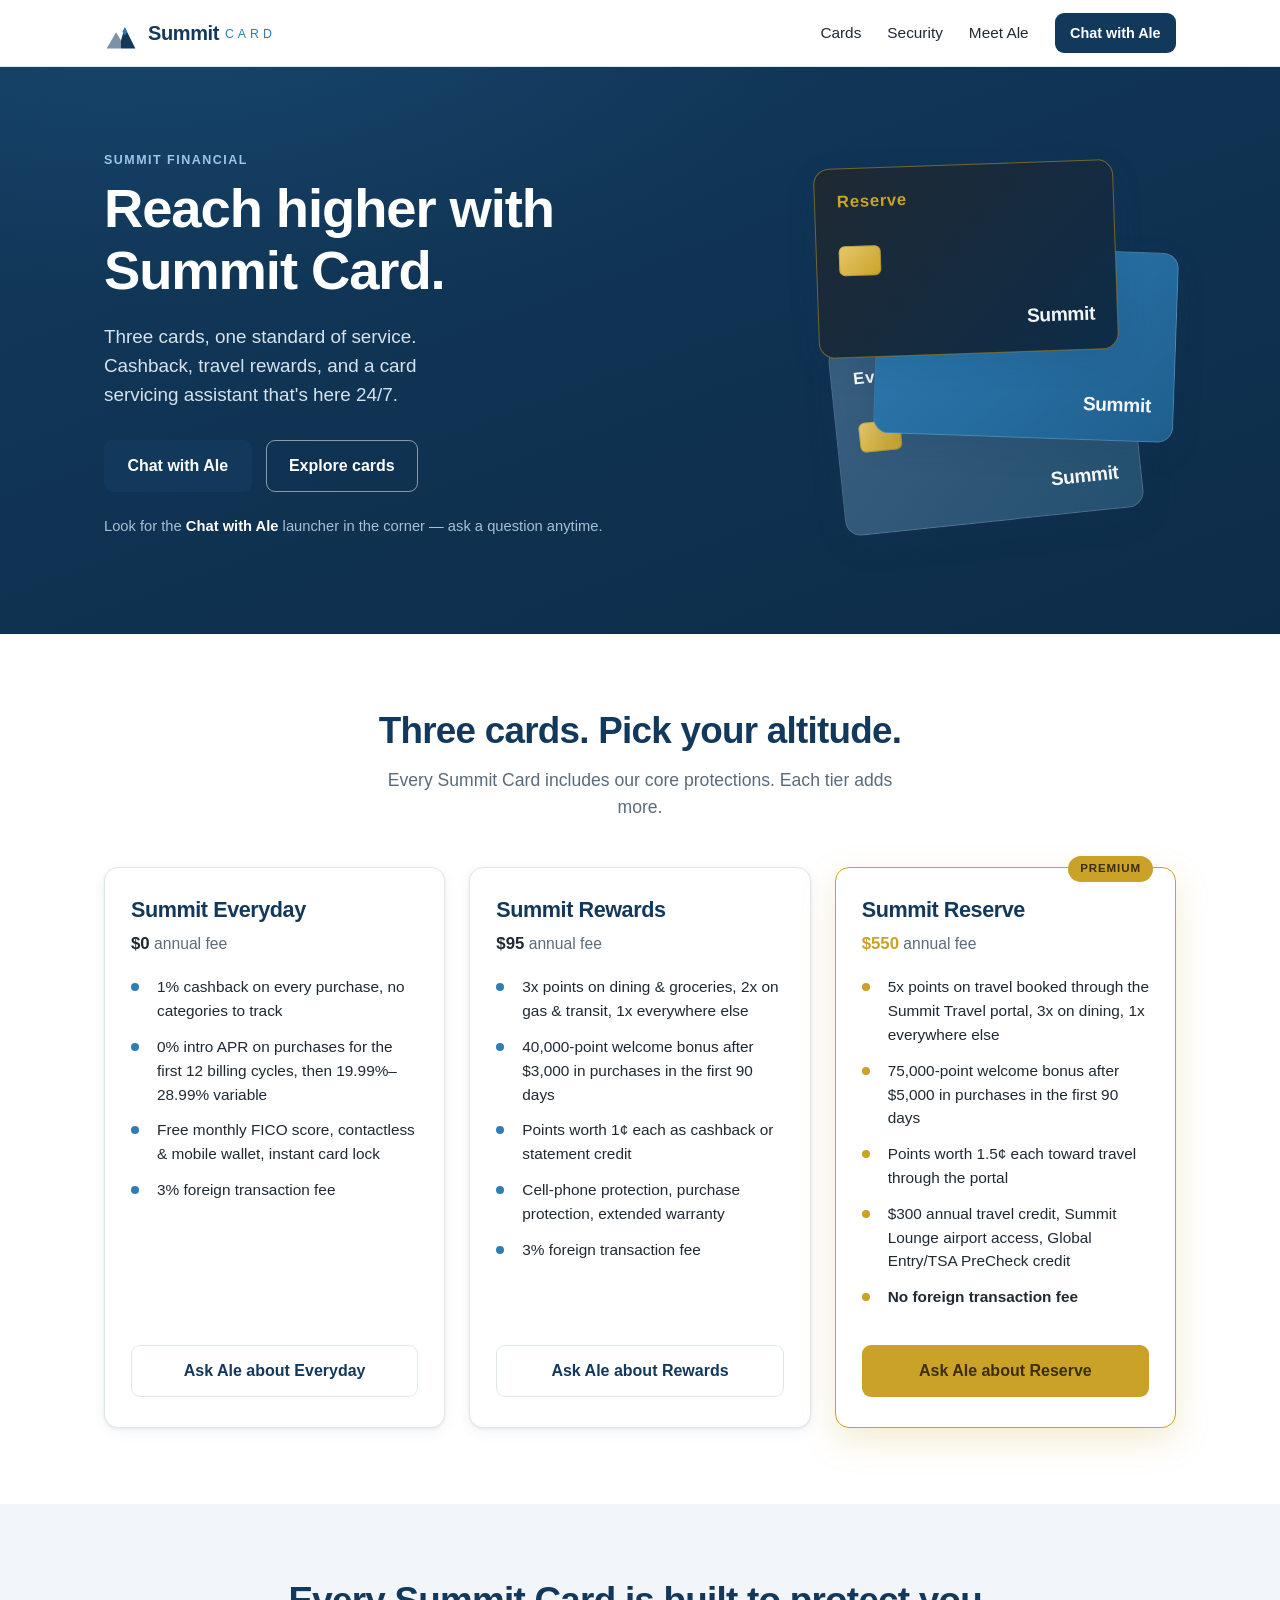
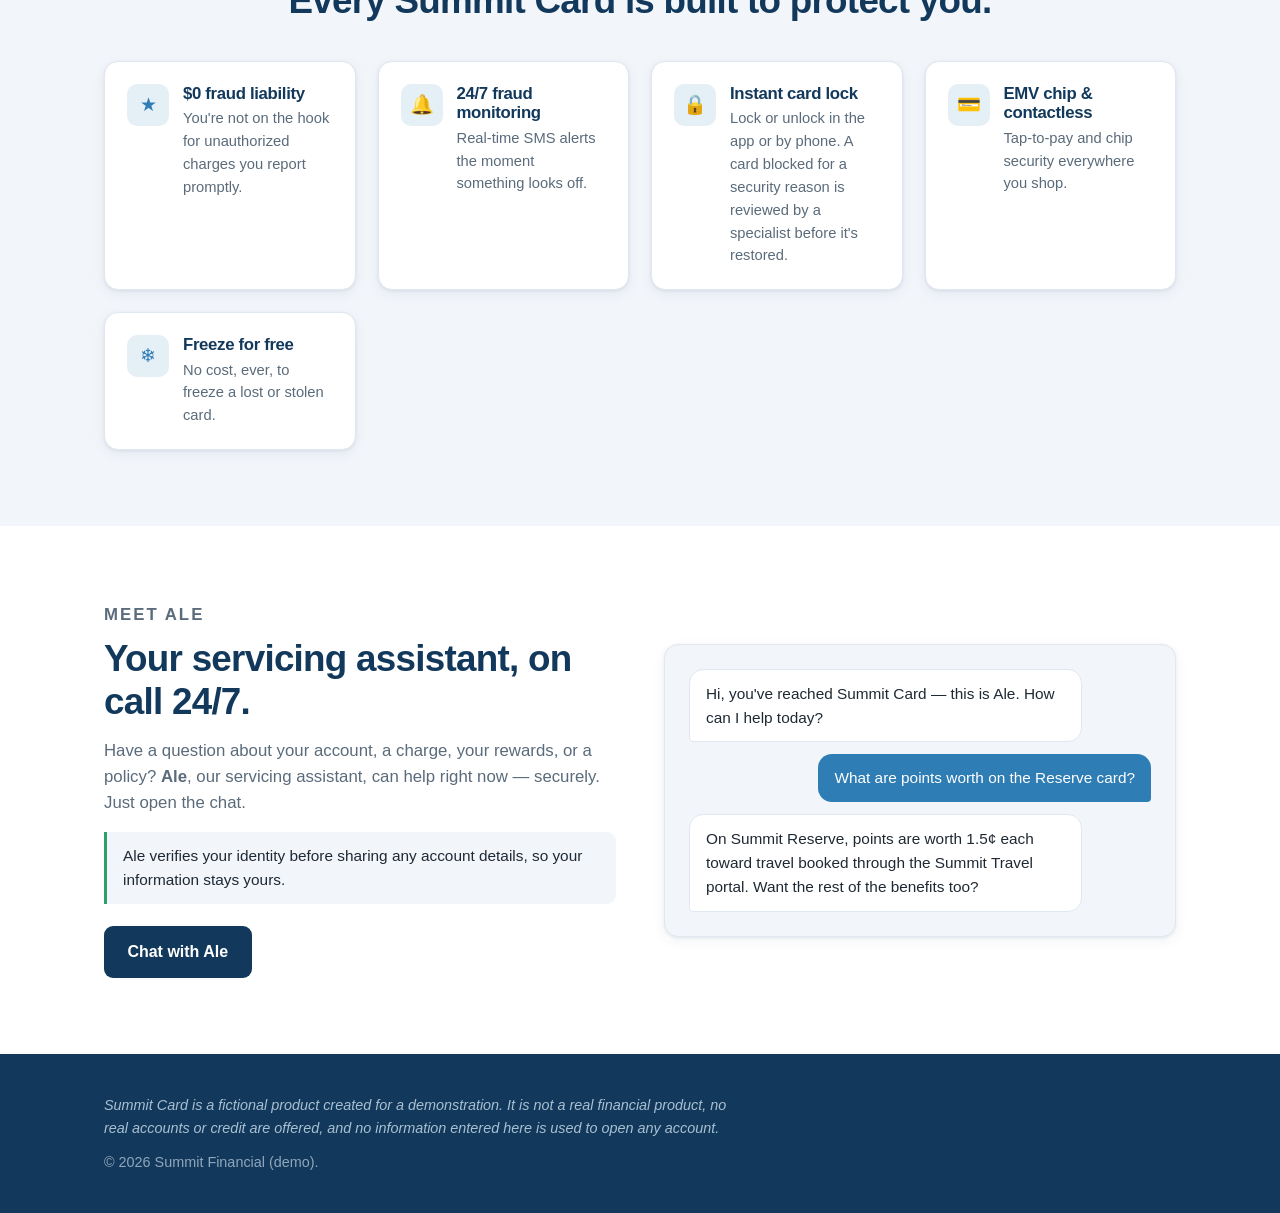
==== index.html @ 5f23e504 "Summit Card demo landing page with embedded Ale chat" ====
<!DOCTYPE html>
<html lang="en">
<head>
  <meta charset="UTF-8" />
  <meta name="viewport" content="width=device-width, initial-scale=1.0" />
  <title>Summit Card — Reach higher</title>
  <meta name="description" content="Summit Card: three cards, one standard of service. Cashback, travel rewards, and Ale, a card-servicing assistant that's here 24/7." />
  <link rel="preconnect" href="https://demo003.app.demo.wonderful.ai" />
  <!-- Inline mountain-mark favicon (no extra asset request) -->
  <link rel="icon" href="data:image/svg+xml,%3Csvg xmlns='http://www.w3.org/2000/svg' viewBox='0 0 168 180'%3E%3Cpath d='M84 172 L8 172 L58 86 L84 130 Z' fill='%2312395C' opacity='0.55'/%3E%3Cpath d='M84 172 L160 172 L104 60 L84 130 Z' fill='%2312395C'/%3E%3Cpath d='M104 60 L91 84 L104 103 L117 84 Z' fill='%232E7DB5'/%3E%3C/svg%3E" />
  <link rel="stylesheet" href="styles.css" />
</head>
<body>
  <!-- ============================== NAV ============================== -->
  <header class="nav">
    <div class="wrap nav__inner">
      <a class="brand" href="#top" aria-label="Summit Card home">
        <!-- Inline navy version of the mark (the PNG in /assets is the white version for the chat header). -->
        <svg class="brand__mark" width="34" height="34" viewBox="0 0 168 180" fill="none" aria-hidden="true">
          <path d="M84 172 L8 172 L58 86 L84 130 Z" fill="#12395C" opacity="0.55"/>
          <path d="M84 172 L160 172 L104 60 L84 130 Z" fill="#12395C"/>
          <path d="M104 60 L91 84 L104 103 L117 84 Z" fill="#2E7DB5"/>
        </svg>
        <span class="brand__name">Summit<span class="brand__sub">CARD</span></span>
      </a>
      <nav class="nav__links" aria-label="Primary">
        <a href="#products">Cards</a>
        <a href="#security">Security</a>
        <a href="#ale">Meet Ale</a>
        <button class="btn btn--primary btn--sm js-open-chat" type="button">Chat with Ale</button>
      </nav>
    </div>
  </header>

  <main id="top">
    <!-- ============================== HERO ============================== -->
    <section class="hero">
      <div class="wrap hero__inner">
        <div class="hero__copy">
          <p class="eyebrow">Summit Financial</p>
          <h1>Reach higher with Summit Card.</h1>
          <p class="hero__sub">
            Three cards, one standard of service. Cashback, travel rewards, and a card servicing
            assistant that's here 24/7.
          </p>
          <div class="hero__cta">
            <button class="btn btn--primary js-open-chat" type="button">Chat with Ale</button>
            <a class="btn btn--ghost" href="#products">Explore cards</a>
          </div>
          <p class="hero__hint">
            Look for the <strong>Chat with Ale</strong> launcher in the corner — ask a question anytime.
          </p>
        </div>

        <!-- Decorative stacked "cards" (pure CSS, no images) -->
        <div class="hero__cards" aria-hidden="true">
          <div class="ccard ccard--reserve">
            <span class="ccard__tier">Reserve</span>
            <span class="ccard__chip"></span>
            <span class="ccard__brand">Summit</span>
          </div>
          <div class="ccard ccard--rewards">
            <span class="ccard__tier">Rewards</span>
            <span class="ccard__chip"></span>
            <span class="ccard__brand">Summit</span>
          </div>
          <div class="ccard ccard--everyday">
            <span class="ccard__tier">Everyday</span>
            <span class="ccard__chip"></span>
            <span class="ccard__brand">Summit</span>
          </div>
        </div>
      </div>
    </section>

    <!-- ============================== PRODUCTS ============================== -->
    <section id="products" class="section">
      <div class="wrap">
        <h2 class="section__title">Three cards. Pick your altitude.</h2>
        <p class="section__lead">Every Summit Card includes our core protections. Each tier adds more.</p>

        <div class="tiers">
          <!-- Everyday -->
          <article class="tier">
            <header class="tier__head">
              <h3 class="tier__name">Summit Everyday</h3>
              <p class="tier__fee"><span class="tier__fee-amt">$0</span> annual fee</p>
            </header>
            <ul class="tier__list">
              <li>1% cashback on every purchase, no categories to track</li>
              <li>0% intro APR on purchases for the first 12 billing cycles, then 19.99%&ndash;28.99% variable</li>
              <li>Free monthly FICO score, contactless &amp; mobile wallet, instant card lock</li>
              <li>3% foreign transaction fee</li>
            </ul>
            <button class="btn btn--outline js-open-chat" type="button">Ask Ale about Everyday</button>
          </article>

          <!-- Rewards -->
          <article class="tier">
            <header class="tier__head">
              <h3 class="tier__name">Summit Rewards</h3>
              <p class="tier__fee"><span class="tier__fee-amt">$95</span> annual fee</p>
            </header>
            <ul class="tier__list">
              <li>3x points on dining &amp; groceries, 2x on gas &amp; transit, 1x everywhere else</li>
              <li>40,000-point welcome bonus after $3,000 in purchases in the first 90 days</li>
              <li>Points worth 1&cent; each as cashback or statement credit</li>
              <li>Cell-phone protection, purchase protection, extended warranty</li>
              <li>3% foreign transaction fee</li>
            </ul>
            <button class="btn btn--outline js-open-chat" type="button">Ask Ale about Rewards</button>
          </article>

          <!-- Reserve (premium) -->
          <article class="tier tier--premium">
            <span class="tier__flag">Premium</span>
            <header class="tier__head">
              <h3 class="tier__name">Summit Reserve</h3>
              <p class="tier__fee"><span class="tier__fee-amt">$550</span> annual fee</p>
            </header>
            <ul class="tier__list">
              <li>5x points on travel booked through the Summit Travel portal, 3x on dining, 1x everywhere else</li>
              <li>75,000-point welcome bonus after $5,000 in purchases in the first 90 days</li>
              <li>Points worth 1.5&cent; each toward travel through the portal</li>
              <li>$300 annual travel credit, Summit Lounge airport access, Global Entry/TSA PreCheck credit</li>
              <li><strong>No foreign transaction fee</strong></li>
            </ul>
            <button class="btn btn--gold js-open-chat" type="button">Ask Ale about Reserve</button>
          </article>
        </div>
      </div>
    </section>

    <!-- ============================== SECURITY ============================== -->
    <section id="security" class="section section--band">
      <div class="wrap">
        <h2 class="section__title">Every Summit Card is built to protect you.</h2>
        <ul class="protections">
          <li class="protection">
            <span class="protection__icon" aria-hidden="true">&#9733;</span>
            <div><h3>$0 fraud liability</h3><p>You're not on the hook for unauthorized charges you report promptly.</p></div>
          </li>
          <li class="protection">
            <span class="protection__icon" aria-hidden="true">&#128276;</span>
            <div><h3>24/7 fraud monitoring</h3><p>Real-time SMS alerts the moment something looks off.</p></div>
          </li>
          <li class="protection">
            <span class="protection__icon" aria-hidden="true">&#128274;</span>
            <div><h3>Instant card lock</h3><p>Lock or unlock in the app or by phone. A card blocked for a security reason is reviewed by a specialist before it's restored.</p></div>
          </li>
          <li class="protection">
            <span class="protection__icon" aria-hidden="true">&#128179;</span>
            <div><h3>EMV chip &amp; contactless</h3><p>Tap-to-pay and chip security everywhere you shop.</p></div>
          </li>
          <li class="protection">
            <span class="protection__icon" aria-hidden="true">&#10052;</span>
            <div><h3>Freeze for free</h3><p>No cost, ever, to freeze a lost or stolen card.</p></div>
          </li>
        </ul>
      </div>
    </section>

    <!-- ============================== MEET ALE ============================== -->
    <section id="ale" class="section">
      <div class="wrap ale">
        <div class="ale__copy">
          <p class="eyebrow">Meet Ale</p>
          <h2 class="section__title section__title--left">Your servicing assistant, on call 24/7.</h2>
          <p>
            Have a question about your account, a charge, your rewards, or a policy? <strong>Ale</strong>,
            our servicing assistant, can help right now &mdash; securely. Just open the chat.
          </p>
          <p class="ale__note">
            Ale verifies your identity before sharing any account details, so your information stays yours.
          </p>
          <button class="btn btn--primary js-open-chat" type="button">Chat with Ale</button>
        </div>
        <div class="ale__panel" aria-hidden="true">
          <div class="ale__bubble ale__bubble--agent">Hi, you've reached Summit Card &mdash; this is Ale. How can I help today?</div>
          <div class="ale__bubble ale__bubble--user">What are points worth on the Reserve card?</div>
          <div class="ale__bubble ale__bubble--agent">On Summit Reserve, points are worth 1.5&cent; each toward travel booked through the Summit Travel portal. Want the rest of the benefits too?</div>
        </div>
      </div>
    </section>
  </main>

  <!-- ============================== FOOTER ============================== -->
  <footer class="footer">
    <div class="wrap footer__inner">
      <p class="footer__disclaimer">
        Summit Card is a fictional product created for a demonstration. It is not a real financial product,
        no real accounts or credit are offered, and no information entered here is used to open any account.
      </p>
      <p class="footer__copy">&copy; 2026 Summit Financial (demo).</p>
    </div>
  </footer>

  <!-- ============================== ALE CHAT EMBED (BRIEF §2) ============================== -->
  <script>
  (() => {
    const s = document.createElement('script');
    s.src = 'https://demo003.app.demo.wonderful.ai/embed/wonderful-chat.js';
    s.onload = () => {
      const chat = new window.WonderfulChat({
        environment: "demo003.api.demo.wonderful.ai",
        agentId: "c86dd6b2-5302-4f20-9906-bf118a494d93",

        // Core settings
        agentName: 'Ale',
        buttonText: 'Chat with Ale',
        placeholderText: 'Ask about your card, rewards, or a policy…',
        isRTL: false,

        // Main theme colors (Summit palette — see BRIEF §3)
        primaryColor: '#12395C',
        accentColor:  '#2E7DB5',
        textColor:    '#1F2933',

        // Chat header
        headerBgColor:   '#12395C',
        headerTextColor: '#FFFFFF',

        // Message bubbles
        userBubbleColor: '#2E7DB5',
        userTextColor:   '#FFFFFF',
        agentBubbleColor:'#FFFFFF',
        agentTextColor:  '#1F2933',

        // Backgrounds
        windowBgColor:   '#FFFFFF',
        messagesBgColor: '#F2F5FA',
        inputBgColor:    '#F2F5FA',

        // Status indicators
        statusColor: '#2E9E6B',
        errorColor:  '#D64545',

        // Summit brand mark (white-on-transparent, reads on the navy header)
        logoUrl: '/assets/summit-logo.png'

        // No `metadata`: this is a public page with no known customer, and Ale runs its own
        // identity gate in-conversation. Passing fake PII would be misleading.
      });

      // Wire the on-page "Chat with Ale" buttons to open the widget. The widget's own corner
      // launcher (.wonderful-chat-button) works regardless; this just lets the hero/nav/tier CTAs
      // open it too. The embed instance exposes openChat()/toggleChat() with an isOpen flag
      // (confirmed against wonderful-chat.js); we use those and fall back to clicking the launcher.
      window.__summitOpenChat = () => {
        try {
          if (chat && !chat.isOpen && typeof chat.openChat === 'function') return chat.openChat();
          if (chat && chat.isOpen) return; // already open — leave it
          if (chat && typeof chat.toggleChat === 'function') return chat.toggleChat();
        } catch (e) { /* fall through to launcher click */ }
        const launcher = document.querySelector('.wonderful-chat-button');
        if (launcher) launcher.click();
      };
    };
    document.head.appendChild(s);
  })();

  // Delegate clicks from any .js-open-chat button to the widget opener.
  document.addEventListener('click', (e) => {
    const btn = e.target.closest('.js-open-chat');
    if (!btn) return;
    e.preventDefault();
    if (typeof window.__summitOpenChat === 'function') window.__summitOpenChat();
  });
  </script>
</body>
</html>
---- styles.css ----
/* ============================================================
   Summit Card — marketing landing page
   Palette + layout. Values mirror BRIEF §3 and the embed config
   so the widget reads as part of the site.
   ============================================================ */

:root {
  --summit-navy: #12395C;
  --summit-blue: #2E7DB5;
  --summit-ink:  #1F2933;
  --summit-mist: #F2F5FA;
  --summit-gold: #C9A227;
  --summit-green:#2E9E6B;
  --summit-red:  #D64545;

  --white: #FFFFFF;
  --line: #E1E7F0;
  --muted: #5A6B7B;

  --radius: 14px;
  --radius-sm: 9px;
  --shadow-sm: 0 1px 3px rgba(18, 57, 92, 0.08), 0 4px 14px rgba(18, 57, 92, 0.06);
  --shadow-md: 0 10px 30px rgba(18, 57, 92, 0.14);
  --wrap: 1120px;

  --font: "Inter", -apple-system, BlinkMacSystemFont, "Segoe UI", Roboto, Helvetica, Arial, sans-serif;
}

* { box-sizing: border-box; }

html { scroll-behavior: smooth; }

body {
  margin: 0;
  font-family: var(--font);
  color: var(--summit-ink);
  background: var(--white);
  line-height: 1.55;
  -webkit-font-smoothing: antialiased;
}

h1, h2, h3 { line-height: 1.15; margin: 0 0 0.4em; letter-spacing: -0.02em; }
p { margin: 0 0 1em; }
a { color: var(--summit-blue); text-decoration: none; }
a:hover { text-decoration: underline; }

.wrap { width: 100%; max-width: var(--wrap); margin: 0 auto; padding: 0 24px; }

.eyebrow {
  text-transform: uppercase;
  letter-spacing: 0.12em;
  font-size: 0.78rem;
  font-weight: 700;
  color: var(--summit-blue);
  margin: 0 0 0.6em;
}

/* ---------------------------- Buttons ---------------------------- */
.btn {
  display: inline-flex;
  align-items: center;
  justify-content: center;
  gap: 0.5em;
  font: inherit;
  font-weight: 600;
  padding: 0.8em 1.4em;
  border-radius: var(--radius-sm);
  border: 1.5px solid transparent;
  cursor: pointer;
  transition: transform 0.06s ease, box-shadow 0.15s ease, background 0.15s ease, color 0.15s ease;
  text-decoration: none;
  white-space: nowrap;
}
.btn:hover { text-decoration: none; }
.btn:active { transform: translateY(1px); }
.btn--sm { padding: 0.55em 1em; font-size: 0.9rem; }

.btn--primary { background: var(--summit-navy); color: var(--white); }
.btn--primary:hover { background: #0d2c48; box-shadow: var(--shadow-md); }

.btn--outline { background: transparent; color: var(--summit-navy); border-color: var(--line); }
.btn--outline:hover { border-color: var(--summit-blue); color: var(--summit-blue); }

.btn--gold { background: var(--summit-gold); color: #3a2f05; }
.btn--gold:hover { background: #b8930f; box-shadow: var(--shadow-md); }

.btn--ghost { background: transparent; color: var(--white); border-color: rgba(255,255,255,0.5); }
.btn--ghost:hover { background: rgba(255,255,255,0.12); }

/* ---------------------------- Nav ---------------------------- */
.nav {
  position: sticky;
  top: 0;
  z-index: 50;
  background: rgba(255, 255, 255, 0.92);
  backdrop-filter: saturate(160%) blur(8px);
  border-bottom: 1px solid var(--line);
}
.nav__inner { display: flex; align-items: center; justify-content: space-between; height: 66px; }
.brand { display: inline-flex; align-items: center; gap: 10px; color: var(--summit-navy); }
.brand:hover { text-decoration: none; }
.brand__mark { display: block; }
.brand__name { font-weight: 800; font-size: 1.25rem; letter-spacing: -0.02em; }
.brand__sub {
  font-weight: 500; font-size: 0.62em; letter-spacing: 0.32em;
  margin-left: 6px; color: var(--summit-blue); vertical-align: 2px;
}
.nav__links { display: flex; align-items: center; gap: 26px; }
.nav__links a { color: var(--summit-ink); font-weight: 500; font-size: 0.96rem; }
.nav__links a:hover { color: var(--summit-blue); text-decoration: none; }

/* ---------------------------- Hero ---------------------------- */
.hero {
  background:
    radial-gradient(1100px 500px at 15% -10%, rgba(46,125,181,0.18), transparent 60%),
    linear-gradient(160deg, var(--summit-navy) 0%, #0d2c48 100%);
  color: var(--white);
  padding: 84px 0 96px;
  overflow: hidden;
}
.hero__inner {
  display: grid;
  grid-template-columns: 1.1fr 0.9fr;
  gap: 48px;
  align-items: center;
}
.hero .eyebrow { color: #9CC6E6; }
.hero h1 { font-size: clamp(2.2rem, 4.6vw, 3.4rem); font-weight: 800; margin-bottom: 0.35em; }
.hero__sub { font-size: 1.18rem; color: #D6E2ED; max-width: 34ch; margin-bottom: 1.6em; }
.hero__cta { display: flex; gap: 14px; flex-wrap: wrap; margin-bottom: 1.4em; }
.hero__hint { font-size: 0.92rem; color: #A9BFD2; margin: 0; }
.hero__hint strong { color: var(--white); }

/* Stacked decorative cards */
.hero__cards { position: relative; height: 360px; }
.ccard {
  position: absolute;
  width: 300px;
  height: 190px;
  border-radius: 16px;
  box-shadow: var(--shadow-md);
  padding: 20px 22px;
  color: var(--white);
  display: flex;
  flex-direction: column;
  justify-content: space-between;
  border: 1px solid rgba(255,255,255,0.14);
}
.ccard__tier { font-weight: 700; letter-spacing: 0.04em; font-size: 1.05rem; }
.ccard__brand { font-weight: 800; letter-spacing: -0.02em; font-size: 1.2rem; align-self: flex-end; opacity: 0.95; }
.ccard__chip {
  width: 42px; height: 30px; border-radius: 6px;
  background: linear-gradient(135deg, #E6C86B, #C9A227);
  box-shadow: inset 0 0 0 1px rgba(0,0,0,0.15);
}
.ccard--everyday { background: linear-gradient(135deg, #3a5f80, #24506f); right: 40px; top: 168px; transform: rotate(-6deg); z-index: 1; }
.ccard--rewards  { background: linear-gradient(135deg, #2E7DB5, #1f5f8e); right: 0; top: 84px; transform: rotate(2deg); z-index: 2; }
.ccard--reserve  { background: linear-gradient(135deg, #1F2933, #0d2c48); right: 60px; top: 0; transform: rotate(-2deg); z-index: 3; }
.ccard--reserve .ccard__tier { color: var(--summit-gold); }
.ccard--reserve { border-color: rgba(201,162,39,0.5); }

/* ---------------------------- Sections ---------------------------- */
.section { padding: 76px 0; }
.section--band { background: var(--summit-mist); }
.section__title { font-size: clamp(1.7rem, 3vw, 2.3rem); font-weight: 800; text-align: center; color: var(--summit-navy); }
.section__title--left { text-align: left; }
.section__lead { text-align: center; color: var(--muted); font-size: 1.1rem; max-width: 52ch; margin: 0 auto 2.6em; }

/* ---------------------------- Product tiers ---------------------------- */
.tiers {
  display: grid;
  grid-template-columns: repeat(3, 1fr);
  gap: 24px;
  align-items: start;
}
.tier {
  position: relative;
  background: var(--white);
  border: 1px solid var(--line);
  border-radius: var(--radius);
  padding: 30px 26px;
  box-shadow: var(--shadow-sm);
  display: flex;
  flex-direction: column;
  height: 100%;
}
.tier--premium {
  border-color: var(--summit-gold);
  box-shadow: 0 12px 34px rgba(201, 162, 39, 0.22);
}
.tier__flag {
  position: absolute; top: -12px; right: 22px;
  background: var(--summit-gold); color: #3a2f05;
  font-size: 0.72rem; font-weight: 800; letter-spacing: 0.08em; text-transform: uppercase;
  padding: 4px 12px; border-radius: 999px;
}
.tier__head { margin-bottom: 18px; }
.tier__name { font-size: 1.35rem; font-weight: 800; color: var(--summit-navy); }
.tier__fee { color: var(--muted); margin: 0; font-size: 0.98rem; }
.tier__fee-amt { color: var(--summit-ink); font-weight: 800; font-size: 1.05rem; }
.tier--premium .tier__fee-amt { color: var(--summit-gold); }
.tier__list { list-style: none; padding: 0; margin: 0 0 24px; flex: 1; }
.tier__list li {
  position: relative;
  padding: 0 0 12px 26px;
  color: var(--summit-ink);
  font-size: 0.96rem;
}
.tier__list li::before {
  content: "";
  position: absolute; left: 0; top: 8px;
  width: 8px; height: 8px; border-radius: 50%;
  background: var(--summit-blue);
}
.tier--premium .tier__list li::before { background: var(--summit-gold); }
.tier .btn { width: 100%; }

/* ---------------------------- Security band ---------------------------- */
.protections {
  list-style: none; padding: 0; margin: 2.4em 0 0;
  display: grid;
  grid-template-columns: repeat(auto-fit, minmax(220px, 1fr));
  gap: 22px;
}
.protection {
  display: flex; gap: 14px; align-items: flex-start;
  background: var(--white);
  border: 1px solid var(--line);
  border-radius: var(--radius);
  padding: 22px;
  box-shadow: var(--shadow-sm);
}
.protection__icon {
  flex: none;
  width: 42px; height: 42px; border-radius: 10px;
  display: grid; place-items: center;
  background: rgba(46, 125, 181, 0.12);
  color: var(--summit-blue);
  font-size: 1.2rem;
}
.protection h3 { font-size: 1.05rem; color: var(--summit-navy); margin-bottom: 0.25em; }
.protection p { margin: 0; color: var(--muted); font-size: 0.92rem; }

/* ---------------------------- Meet Ale ---------------------------- */
.ale {
  display: grid;
  grid-template-columns: 1fr 1fr;
  gap: 48px;
  align-items: center;
}
.ale__copy p { color: var(--muted); font-size: 1.05rem; }
.ale__copy .ale__note {
  background: var(--summit-mist);
  border-left: 3px solid var(--summit-green);
  padding: 12px 16px; border-radius: 0 var(--radius-sm) var(--radius-sm) 0;
  color: var(--summit-ink); font-size: 0.96rem;
}
.ale__copy .btn { margin-top: 0.4em; }
.ale__panel {
  background: var(--summit-mist);
  border: 1px solid var(--line);
  border-radius: var(--radius);
  padding: 24px;
  box-shadow: var(--shadow-sm);
  display: flex; flex-direction: column; gap: 12px;
}
.ale__bubble { padding: 12px 16px; border-radius: 14px; font-size: 0.96rem; max-width: 85%; }
.ale__bubble--agent { background: var(--white); border: 1px solid var(--line); align-self: flex-start; border-bottom-left-radius: 4px; }
.ale__bubble--user { background: var(--summit-blue); color: var(--white); align-self: flex-end; border-bottom-right-radius: 4px; }

/* ---------------------------- Footer ---------------------------- */
.footer { background: var(--summit-navy); color: #C7D6E4; padding: 40px 0; }
.footer__inner { display: flex; flex-direction: column; gap: 12px; }
.footer__disclaimer { font-size: 0.9rem; max-width: 80ch; margin: 0; font-style: italic; color: #A9BFD2; }
.footer__copy { font-size: 0.9rem; margin: 0; color: #8FA6BC; }

/* ---------------------------- Responsive ---------------------------- */
@media (max-width: 900px) {
  .hero__inner { grid-template-columns: 1fr; gap: 8px; }
  .hero { padding: 64px 0 72px; }
  .hero__cards { display: none; }
  .tiers { grid-template-columns: 1fr; max-width: 460px; margin: 0 auto; }
  .ale { grid-template-columns: 1fr; gap: 28px; }
  .ale__panel { order: 2; }
}

@media (max-width: 620px) {
  .nav__links { gap: 14px; }
  .nav__links a:not(.btn) { display: none; }
  .hero h1 { font-size: 2rem; }
  .hero__sub { font-size: 1.05rem; }
  .section { padding: 56px 0; }
}
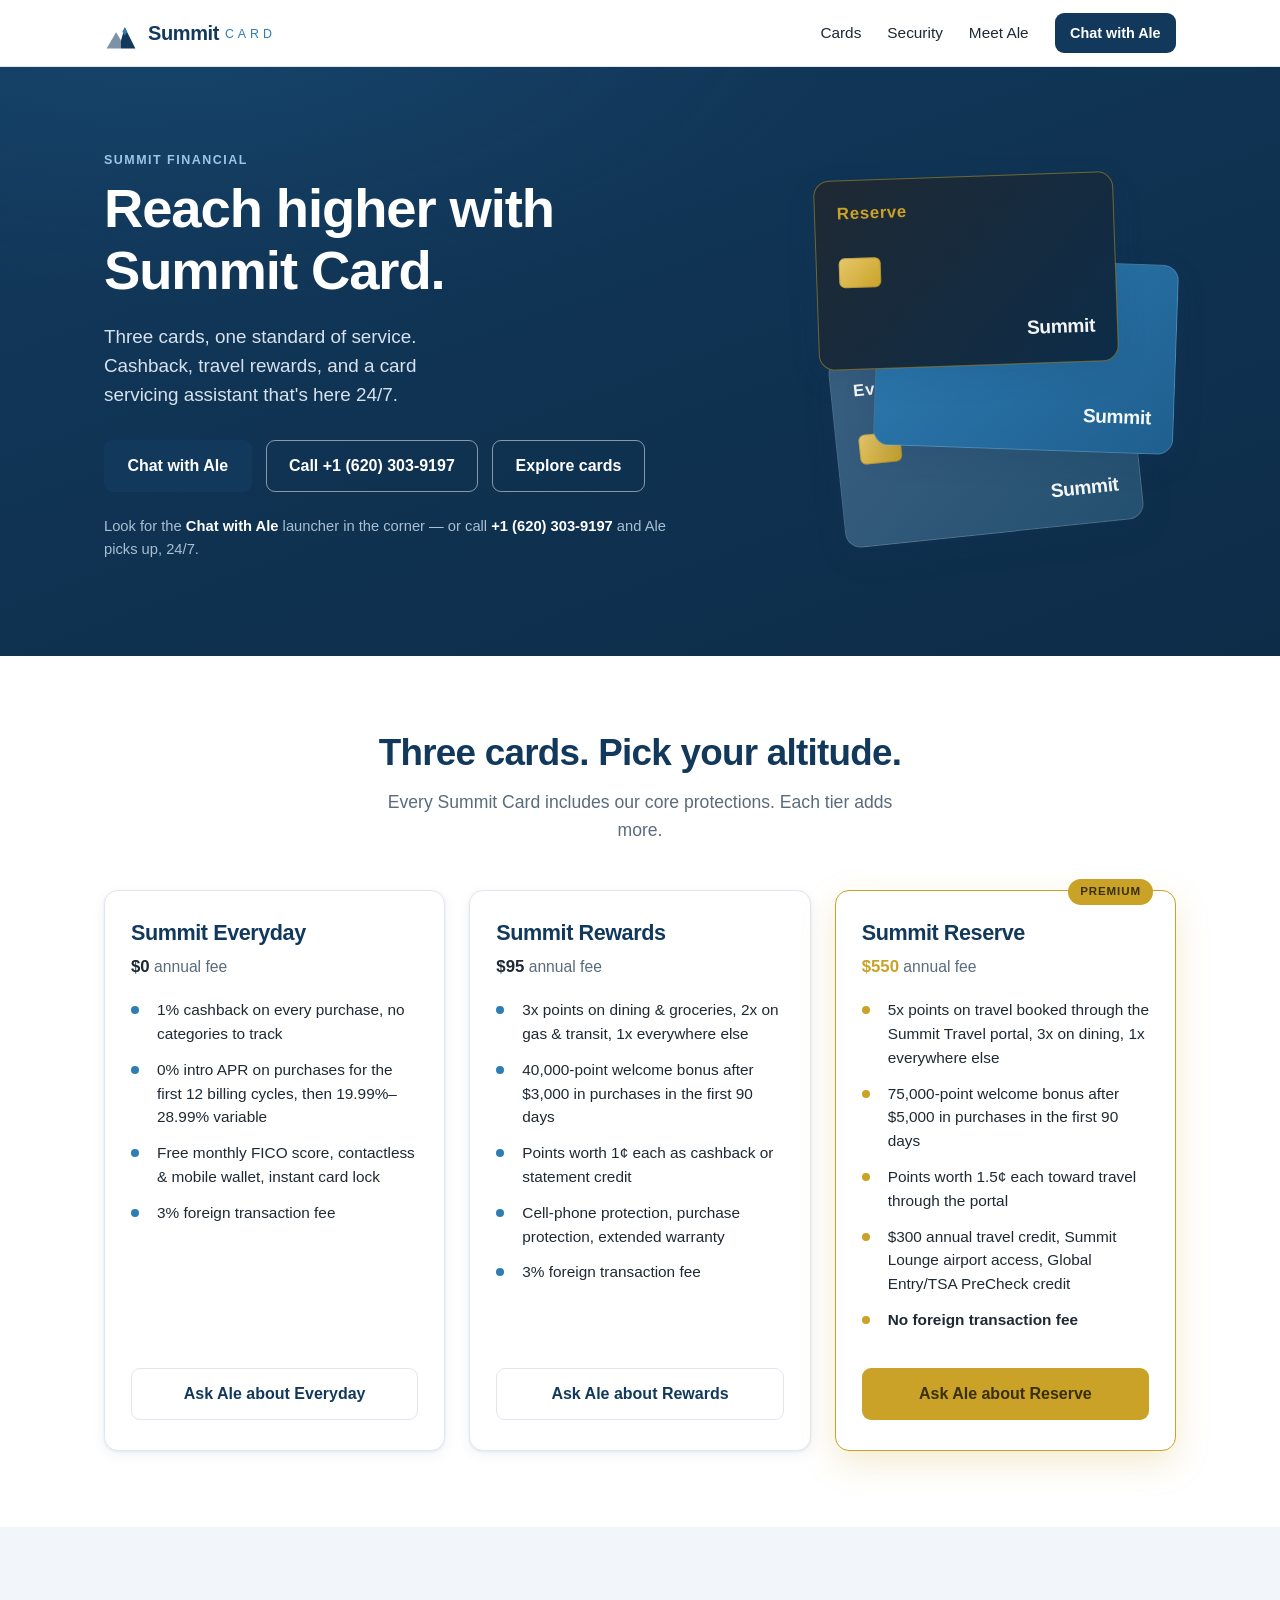
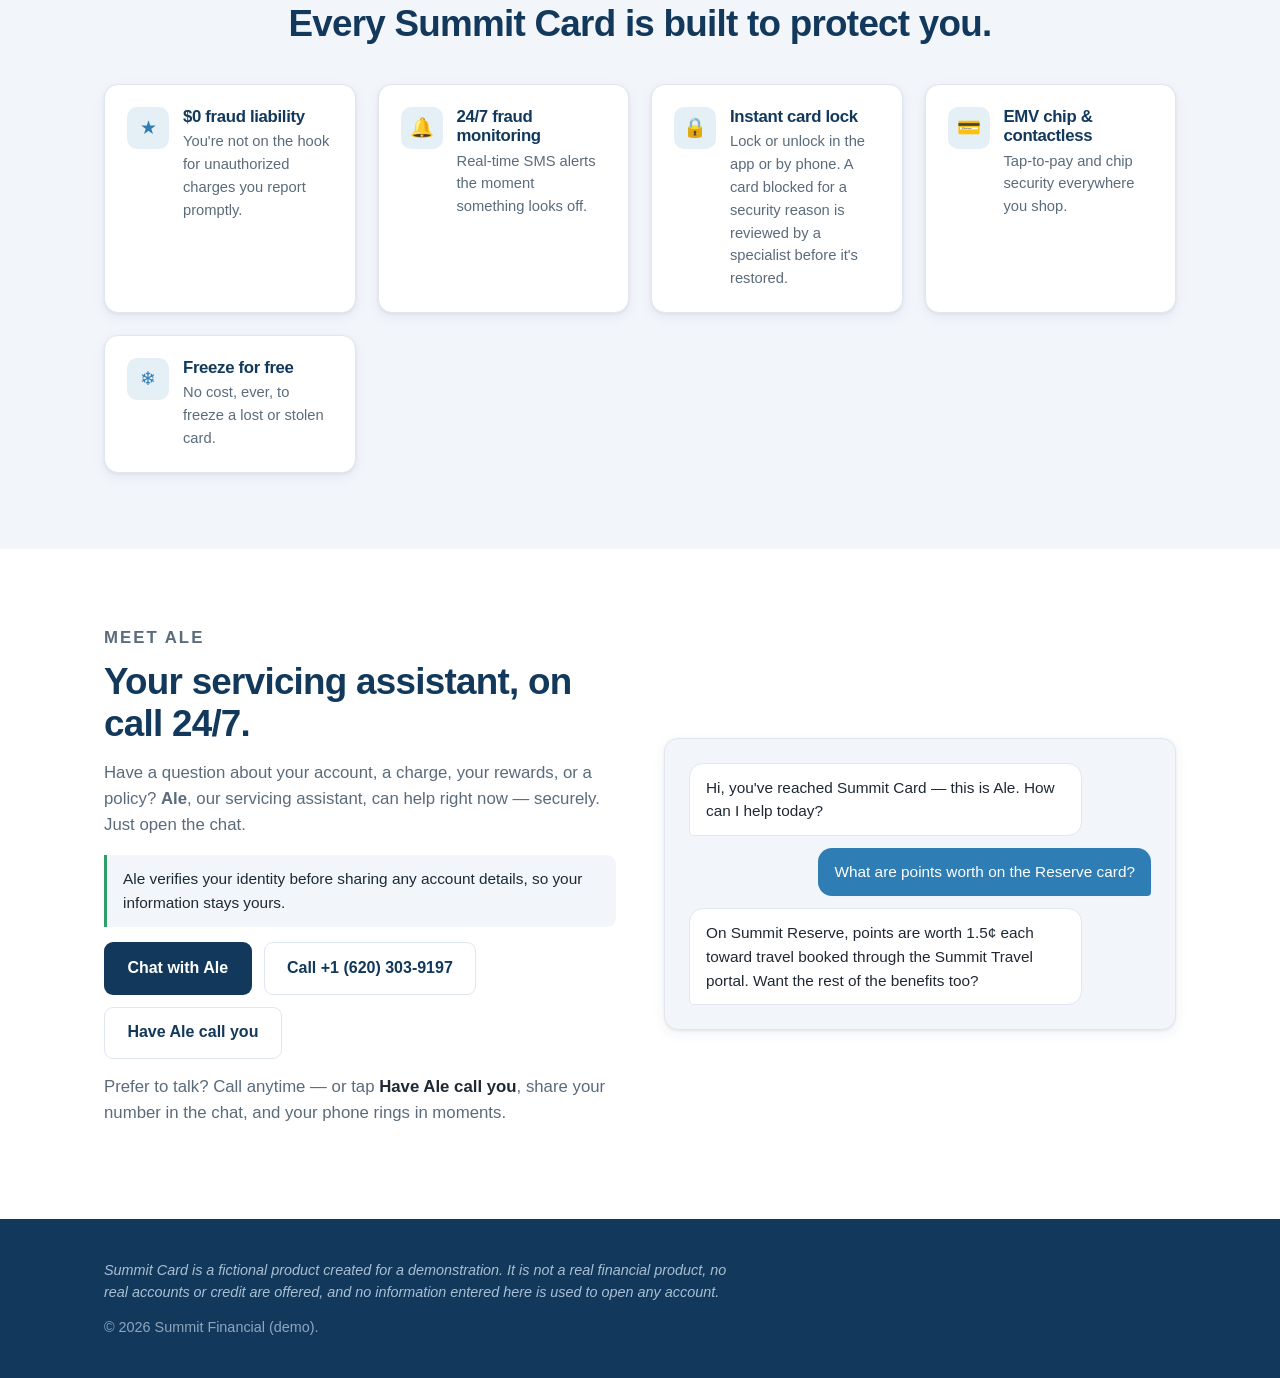
==== commit eecb3e48: "feat: call Ale directly (tel: CTA) + "Have Ale call you" callback via chat - Hero: Call +1 (620) 303" ====
--- a/index.html
+++ b/index.html
@@ -45,10 +45,12 @@
           </p>
           <div class="hero__cta">
             <button class="btn btn--primary js-open-chat" type="button">Chat with Ale</button>
+            <a class="btn btn--ghost" href="tel:+16203039197">Call&nbsp;+1&nbsp;(620)&nbsp;303&#8209;9197</a>
             <a class="btn btn--ghost" href="#products">Explore cards</a>
           </div>
           <p class="hero__hint">
-            Look for the <strong>Chat with Ale</strong> launcher in the corner — ask a question anytime.
+            Look for the <strong>Chat with Ale</strong> launcher in the corner — or call
+            <a class="hero__tel" href="tel:+16203039197"><strong>+1 (620) 303&#8209;9197</strong></a> and Ale picks up, 24/7.
           </p>
         </div>
 
@@ -173,7 +175,15 @@
           <p class="ale__note">
             Ale verifies your identity before sharing any account details, so your information stays yours.
           </p>
-          <button class="btn btn--primary js-open-chat" type="button">Chat with Ale</button>
+          <div class="ale__reach">
+            <button class="btn btn--primary js-open-chat" type="button">Chat with Ale</button>
+            <a class="btn btn--outline" href="tel:+16203039197">Call +1 (620) 303&#8209;9197</a>
+            <button class="btn btn--outline js-request-callback" type="button">Have Ale call you</button>
+          </div>
+          <p class="ale__reach-note">
+            Prefer to talk? Call anytime — or tap <strong>Have Ale call you</strong>, share your number
+            in the chat, and your phone rings in moments.
+          </p>
         </div>
         <div class="ale__panel" aria-hidden="true">
           <div class="ale__bubble ale__bubble--agent">Hi, you've reached Summit Card &mdash; this is Ale. How can I help today?</div>
@@ -255,12 +265,42 @@
         const launcher = document.querySelector('.wonderful-chat-button');
         if (launcher) launcher.click();
       };
+
+      // "Have Ale call you": open the chat and auto-send the callback request so Ale immediately
+      // asks for the number. chat.sendMessage() sends whatever is in chat.ui.inputField and no-ops
+      // until the WebSocket is connected (confirmed against wonderful-chat.js), so we poll briefly;
+      // if the connection never comes up we leave the text prefilled for the visitor to send.
+      const CALLBACK_MSG = "Hi Ale — could you call me instead? I'd like a callback.";
+      window.__summitRequestCallback = () => {
+        window.__summitOpenChat();
+        const attempt = (left) => {
+          try {
+            const field = chat && chat.ui && chat.ui.inputField;
+            if (field && chat.wsManager && chat.wsManager.isConnected() &&
+                typeof chat.sendMessage === 'function') {
+              field.value = CALLBACK_MSG;
+              chat.sendMessage();
+              return;
+            }
+            if (field && left <= 0) { field.value = CALLBACK_MSG; return; } // prefill fallback
+          } catch (e) { /* keep retrying */ }
+          if (left > 0) setTimeout(() => attempt(left - 1), 400);
+        };
+        attempt(15); // ~6s of patience for the socket
+      };
     };
     document.head.appendChild(s);
   })();
 
-  // Delegate clicks from any .js-open-chat button to the widget opener.
+  // Delegate clicks from the CTA buttons to the widget helpers.
   document.addEventListener('click', (e) => {
+    const cb = e.target.closest('.js-request-callback');
+    if (cb) {
+      e.preventDefault();
+      if (typeof window.__summitRequestCallback === 'function') window.__summitRequestCallback();
+      else if (typeof window.__summitOpenChat === 'function') window.__summitOpenChat();
+      return;
+    }
     const btn = e.target.closest('.js-open-chat');
     if (!btn) return;
     e.preventDefault();
--- a/styles.css
+++ b/styles.css
@@ -291,3 +291,19 @@
   .hero__sub { font-size: 1.05rem; }
   .section { padding: 56px 0; }
 }
+
+/* ============================================================
+   Ways to reach Ale — call + callback CTAs (hero + Meet Ale)
+   ============================================================ */
+.hero__tel { color: inherit; text-decoration: none; }
+.hero__tel:hover strong { color: var(--summit-blue); }
+
+.ale__reach { display: flex; gap: 12px; flex-wrap: wrap; align-items: center; margin-top: 0.6em; }
+.ale__reach .btn { margin-top: 0; white-space: nowrap; }
+.ale__reach-note { font-size: 0.92rem; color: var(--muted); margin-top: 0.9em; }
+.ale__reach-note strong { color: var(--summit-ink); }
+
+@media (max-width: 560px) {
+  .ale__reach { flex-direction: column; align-items: stretch; }
+  .ale__reach .btn { text-align: center; }
+}
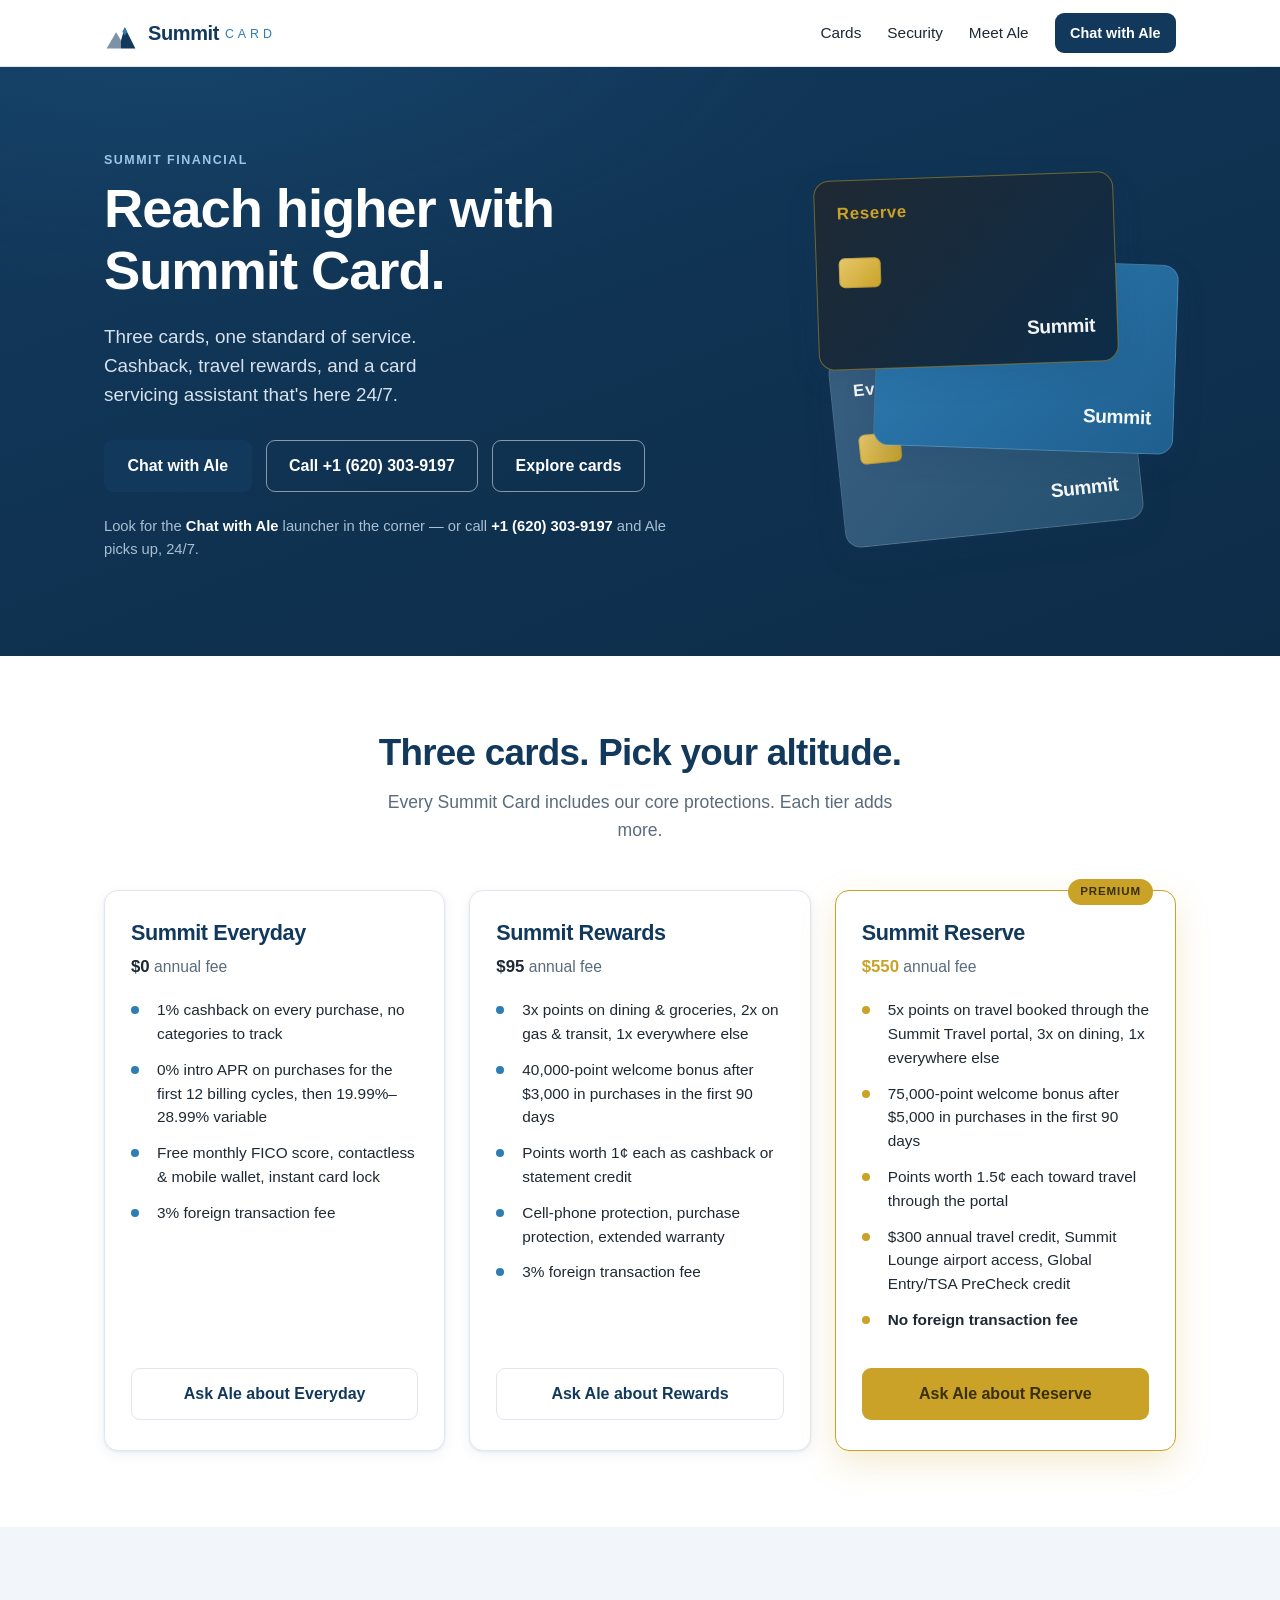
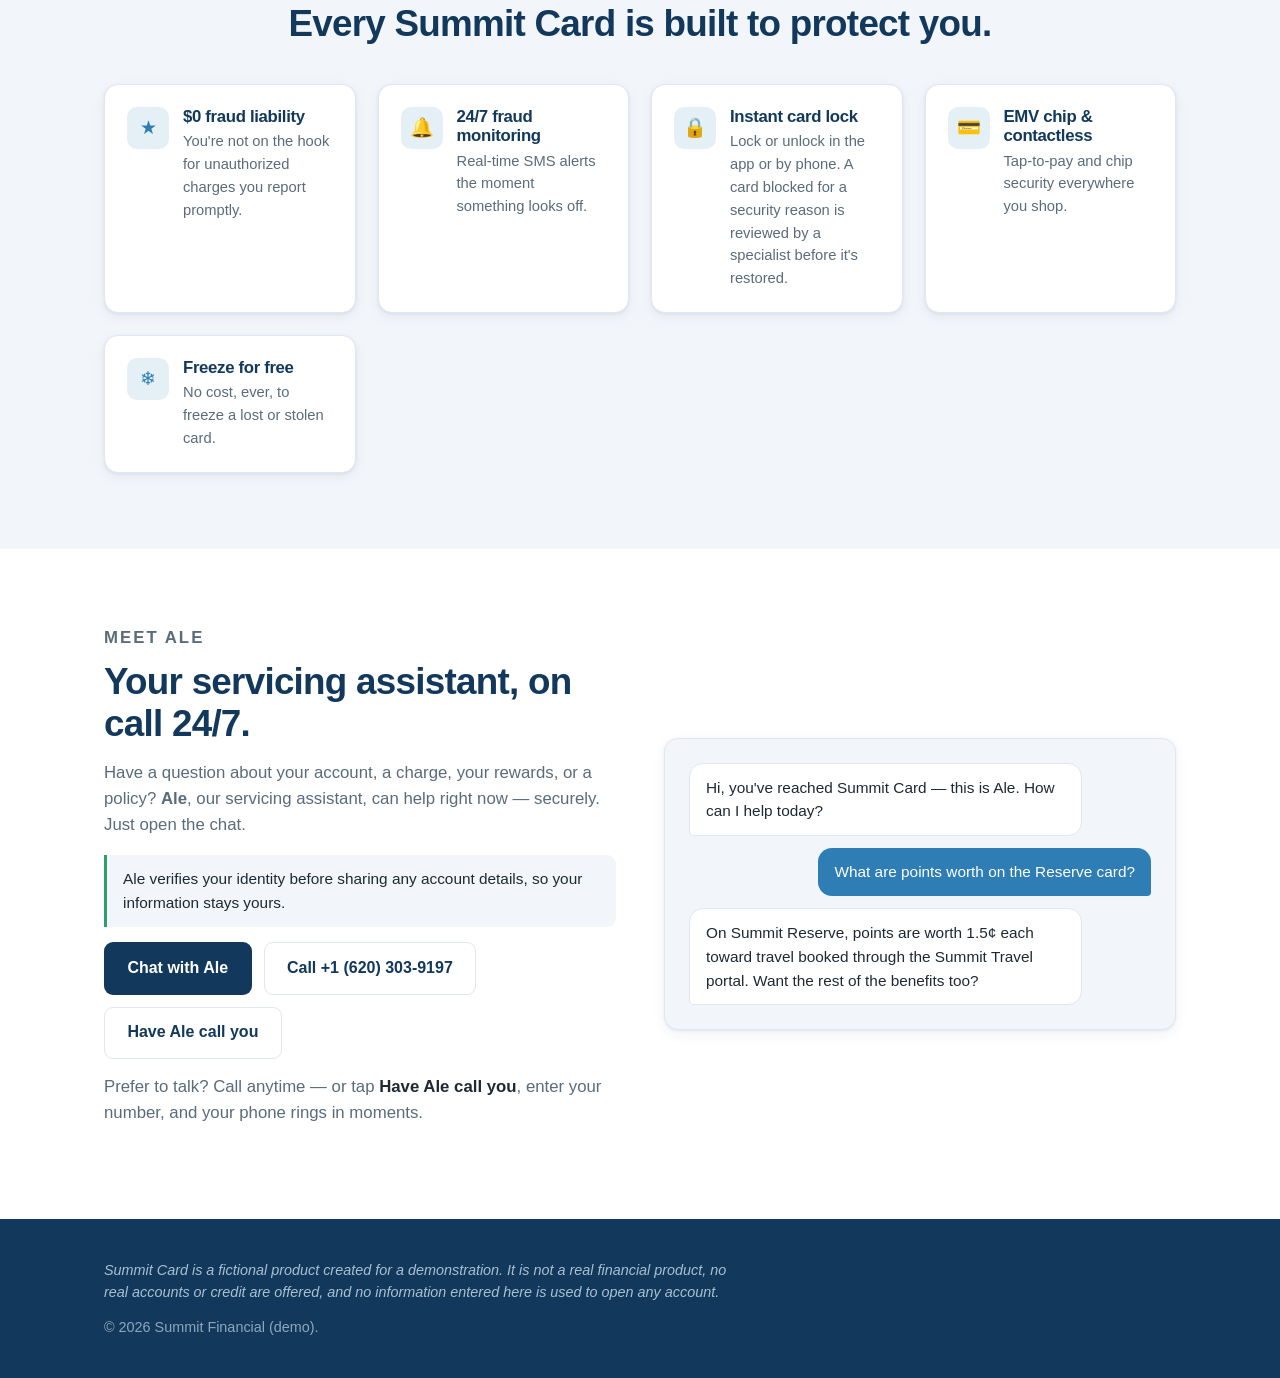
==== commit 429d50fb: "feat: callback form modal - country code + number, one canonical eval-pinned message Co-Authored-By:" ====
--- a/index.html
+++ b/index.html
@@ -181,8 +181,8 @@
             <button class="btn btn--outline js-request-callback" type="button">Have Ale call you</button>
           </div>
           <p class="ale__reach-note">
-            Prefer to talk? Call anytime — or tap <strong>Have Ale call you</strong>, share your number
-            in the chat, and your phone rings in moments.
+            Prefer to talk? Call anytime — or tap <strong>Have Ale call you</strong>, enter your number,
+            and your phone rings in moments.
           </p>
         </div>
         <div class="ale__panel" aria-hidden="true">
@@ -204,6 +204,50 @@
       <p class="footer__copy">&copy; 2026 Summit Financial (demo).</p>
     </div>
   </footer>
+
+  <!-- ============================== CALLBACK FORM MODAL ============================== -->
+  <div class="cbmodal" id="cbmodal" hidden>
+    <div class="cbmodal__backdrop" data-cb-close></div>
+    <div class="cbmodal__card" role="dialog" aria-modal="true" aria-labelledby="cbmodal-title">
+      <button class="cbmodal__x" type="button" data-cb-close aria-label="Close">&times;</button>
+      <h3 id="cbmodal-title">Have Ale call you</h3>
+      <p class="cbmodal__sub">Enter your number and Ale calls you right away — from
+        <strong>+1&nbsp;(620)&nbsp;303&#8209;9197</strong>.</p>
+      <form id="cbform" novalidate>
+        <div class="cbmodal__row">
+          <label class="cbmodal__field cbmodal__field--cc">
+            <span>Country</span>
+            <select id="cb-cc">
+              <option value="+1">+1 (US/CA)</option>
+              <option value="+972">+972 (IL)</option>
+              <option value="+44">+44 (UK)</option>
+              <option value="+49">+49 (DE)</option>
+              <option value="+33">+33 (FR)</option>
+              <option value="+34">+34 (ES)</option>
+              <option value="+39">+39 (IT)</option>
+              <option value="+61">+61 (AU)</option>
+              <option value="other">Other…</option>
+            </select>
+          </label>
+          <label class="cbmodal__field cbmodal__field--cc-other" id="cb-cc-other-wrap" hidden>
+            <span>Code</span>
+            <input id="cb-cc-other" type="text" inputmode="numeric" placeholder="+31" maxlength="5" />
+          </label>
+          <label class="cbmodal__field cbmodal__field--num">
+            <span>Phone number</span>
+            <input id="cb-num" type="tel" inputmode="numeric" placeholder="53 394 6449" autocomplete="tel-national" />
+          </label>
+        </div>
+        <p class="cbmodal__hint">A leading 0 is dropped automatically. Demo note: this places a real call.</p>
+        <p class="cbmodal__err" id="cb-err" hidden></p>
+        <button class="btn btn--primary cbmodal__go" type="submit">&#128222; Call me now</button>
+      </form>
+      <p class="cbmodal__done" id="cb-done" hidden>
+        &#9989; <strong>Ale is dialing you now.</strong> Watch the chat window for confirmation —
+        if anything goes wrong, the details will be there.
+      </p>
+    </div>
+  </div>
 
   <!-- ============================== ALE CHAT EMBED (BRIEF §2) ============================== -->
   <script>
@@ -266,23 +310,24 @@
         if (launcher) launcher.click();
       };
 
-      // "Have Ale call you": open the chat and auto-send the callback request so Ale immediately
-      // asks for the number. chat.sendMessage() sends whatever is in chat.ui.inputField and no-ops
-      // until the WebSocket is connected (confirmed against wonderful-chat.js), so we poll briefly;
-      // if the connection never comes up we leave the text prefilled for the visitor to send.
-      const CALLBACK_MSG = "Hi Ale — could you call me instead? I'd like a callback.";
-      window.__summitRequestCallback = () => {
+      // Callback form: composes ONE canonical message (number + explicit confirmation) and sends
+      // it through the chat, so Ale dials on that single turn — no conversational back-and-forth
+      // to fumble. The exact phrasing is pinned by the chat-callback-form-oneshot eval (3/3 live).
+      // chat.sendMessage() sends whatever is in chat.ui.inputField and no-ops until the WebSocket
+      // is connected, so we poll briefly; if the socket never comes up we leave the message
+      // prefilled for the visitor to send manually.
+      window.__summitSendCallbackMsg = (msg) => {
         window.__summitOpenChat();
         const attempt = (left) => {
           try {
             const field = chat && chat.ui && chat.ui.inputField;
             if (field && chat.wsManager && chat.wsManager.isConnected() &&
                 typeof chat.sendMessage === 'function') {
-              field.value = CALLBACK_MSG;
+              field.value = msg;
               chat.sendMessage();
               return;
             }
-            if (field && left <= 0) { field.value = CALLBACK_MSG; return; } // prefill fallback
+            if (field && left <= 0) { field.value = msg; return; } // prefill fallback
           } catch (e) { /* keep retrying */ }
           if (left > 0) setTimeout(() => attempt(left - 1), 400);
         };
@@ -292,15 +337,45 @@
     document.head.appendChild(s);
   })();
 
-  // Delegate clicks from the CTA buttons to the widget helpers.
+  // ---- Callback form modal ----
+  const cbModal = document.getElementById('cbmodal');
+  const cbErr = document.getElementById('cb-err');
+  const cbDone = document.getElementById('cb-done');
+  const cbForm = document.getElementById('cbform');
+  const ccSel = document.getElementById('cb-cc');
+  const ccOtherWrap = document.getElementById('cb-cc-other-wrap');
+
+  const cbOpen = () => { cbModal.hidden = false; cbErr.hidden = true; cbDone.hidden = true; cbForm.hidden = false; document.getElementById('cb-num').focus(); };
+  const cbClose = () => { cbModal.hidden = true; };
+  const cbFail = (m) => { cbErr.textContent = m; cbErr.hidden = false; };
+
+  ccSel.addEventListener('change', () => { ccOtherWrap.hidden = ccSel.value !== 'other'; });
+  document.addEventListener('keydown', (e) => { if (e.key === 'Escape' && !cbModal.hidden) cbClose(); });
+
+  cbForm.addEventListener('submit', (e) => {
+    e.preventDefault();
+    cbErr.hidden = true;
+    let cc = ccSel.value === 'other' ? document.getElementById('cb-cc-other').value.trim() : ccSel.value;
+    cc = '+' + cc.replace(/\D/g, '');
+    if (cc.length < 2 || cc.length > 5) return cbFail('Please enter a valid country code, like +31.');
+    let num = document.getElementById('cb-num').value.replace(/\D/g, '');
+    num = num.replace(/^0+/, ''); // national prefix drops when dialing internationally
+    if (!num) return cbFail('Please enter your phone number.');
+    const full = cc + num;
+    const digits = full.slice(1);
+    if (digits.length < 8 || digits.length > 15) return cbFail('That number looks ' + (digits.length < 8 ? 'too short' : 'too long') + ' — please check it.');
+    // Exact phrasing pinned by the chat-callback-form-oneshot eval — change both together.
+    window.__summitSendCallbackMsg('Please call me at ' + full + '. I confirm this is my correct number - go ahead and place the call now.');
+    cbForm.hidden = true;
+    cbDone.hidden = false;
+    setTimeout(cbClose, 6000);
+  });
+
+  // Delegate clicks from the CTA buttons.
   document.addEventListener('click', (e) => {
+    if (e.target.closest('[data-cb-close]')) { e.preventDefault(); cbClose(); return; }
     const cb = e.target.closest('.js-request-callback');
-    if (cb) {
-      e.preventDefault();
-      if (typeof window.__summitRequestCallback === 'function') window.__summitRequestCallback();
-      else if (typeof window.__summitOpenChat === 'function') window.__summitOpenChat();
-      return;
-    }
+    if (cb) { e.preventDefault(); cbOpen(); return; }
     const btn = e.target.closest('.js-open-chat');
     if (!btn) return;
     e.preventDefault();
--- a/styles.css
+++ b/styles.css
@@ -307,3 +307,41 @@
   .ale__reach { flex-direction: column; align-items: stretch; }
   .ale__reach .btn { text-align: center; }
 }
+
+/* ============================================================
+   Callback form modal ("Have Ale call you")
+   ============================================================ */
+.cbmodal { position: fixed; inset: 0; z-index: 1000; display: flex; align-items: center; justify-content: center; }
+.cbmodal[hidden] { display: none; }
+.cbmodal__backdrop { position: absolute; inset: 0; background: rgba(18, 57, 92, 0.55); }
+.cbmodal__card {
+  position: relative; background: var(--white); border-radius: var(--radius);
+  padding: 28px 26px 24px; width: min(440px, calc(100vw - 32px));
+  box-shadow: 0 24px 64px rgba(18, 57, 92, 0.35);
+}
+.cbmodal__card h3 { margin: 0 0 6px; color: var(--summit-navy); font-size: 1.3rem; }
+.cbmodal__sub { margin: 0 0 18px; color: var(--muted); font-size: 0.95rem; }
+.cbmodal__x {
+  position: absolute; top: 10px; right: 14px; border: 0; background: none;
+  font-size: 1.6rem; line-height: 1; color: var(--muted); cursor: pointer;
+}
+.cbmodal__x:hover { color: var(--summit-ink); }
+.cbmodal__row { display: flex; gap: 10px; }
+.cbmodal__field { display: flex; flex-direction: column; gap: 4px; }
+.cbmodal__field span { font-size: 0.8rem; font-weight: 600; color: var(--summit-ink); }
+.cbmodal__field select, .cbmodal__field input {
+  border: 1px solid var(--line); border-radius: 8px; padding: 10px 10px;
+  font-size: 1rem; background: var(--white); color: var(--summit-ink); min-width: 0;
+}
+.cbmodal__field select:focus, .cbmodal__field input:focus { outline: 2px solid var(--summit-blue); border-color: var(--summit-blue); }
+.cbmodal__field--cc { flex: 0 0 128px; }
+.cbmodal__field--cc-other { flex: 0 0 76px; }
+.cbmodal__field--num { flex: 1; }
+.cbmodal__hint { margin: 10px 0 0; font-size: 0.82rem; color: var(--muted); }
+.cbmodal__err { margin: 10px 0 0; font-size: 0.88rem; color: var(--summit-red); font-weight: 600; }
+.cbmodal__go { margin-top: 14px; width: 100%; }
+.cbmodal__done { margin: 6px 0 0; color: var(--summit-ink); font-size: 0.98rem; }
+@media (max-width: 480px) {
+  .cbmodal__row { flex-wrap: wrap; }
+  .cbmodal__field--num { flex: 1 1 100%; }
+}
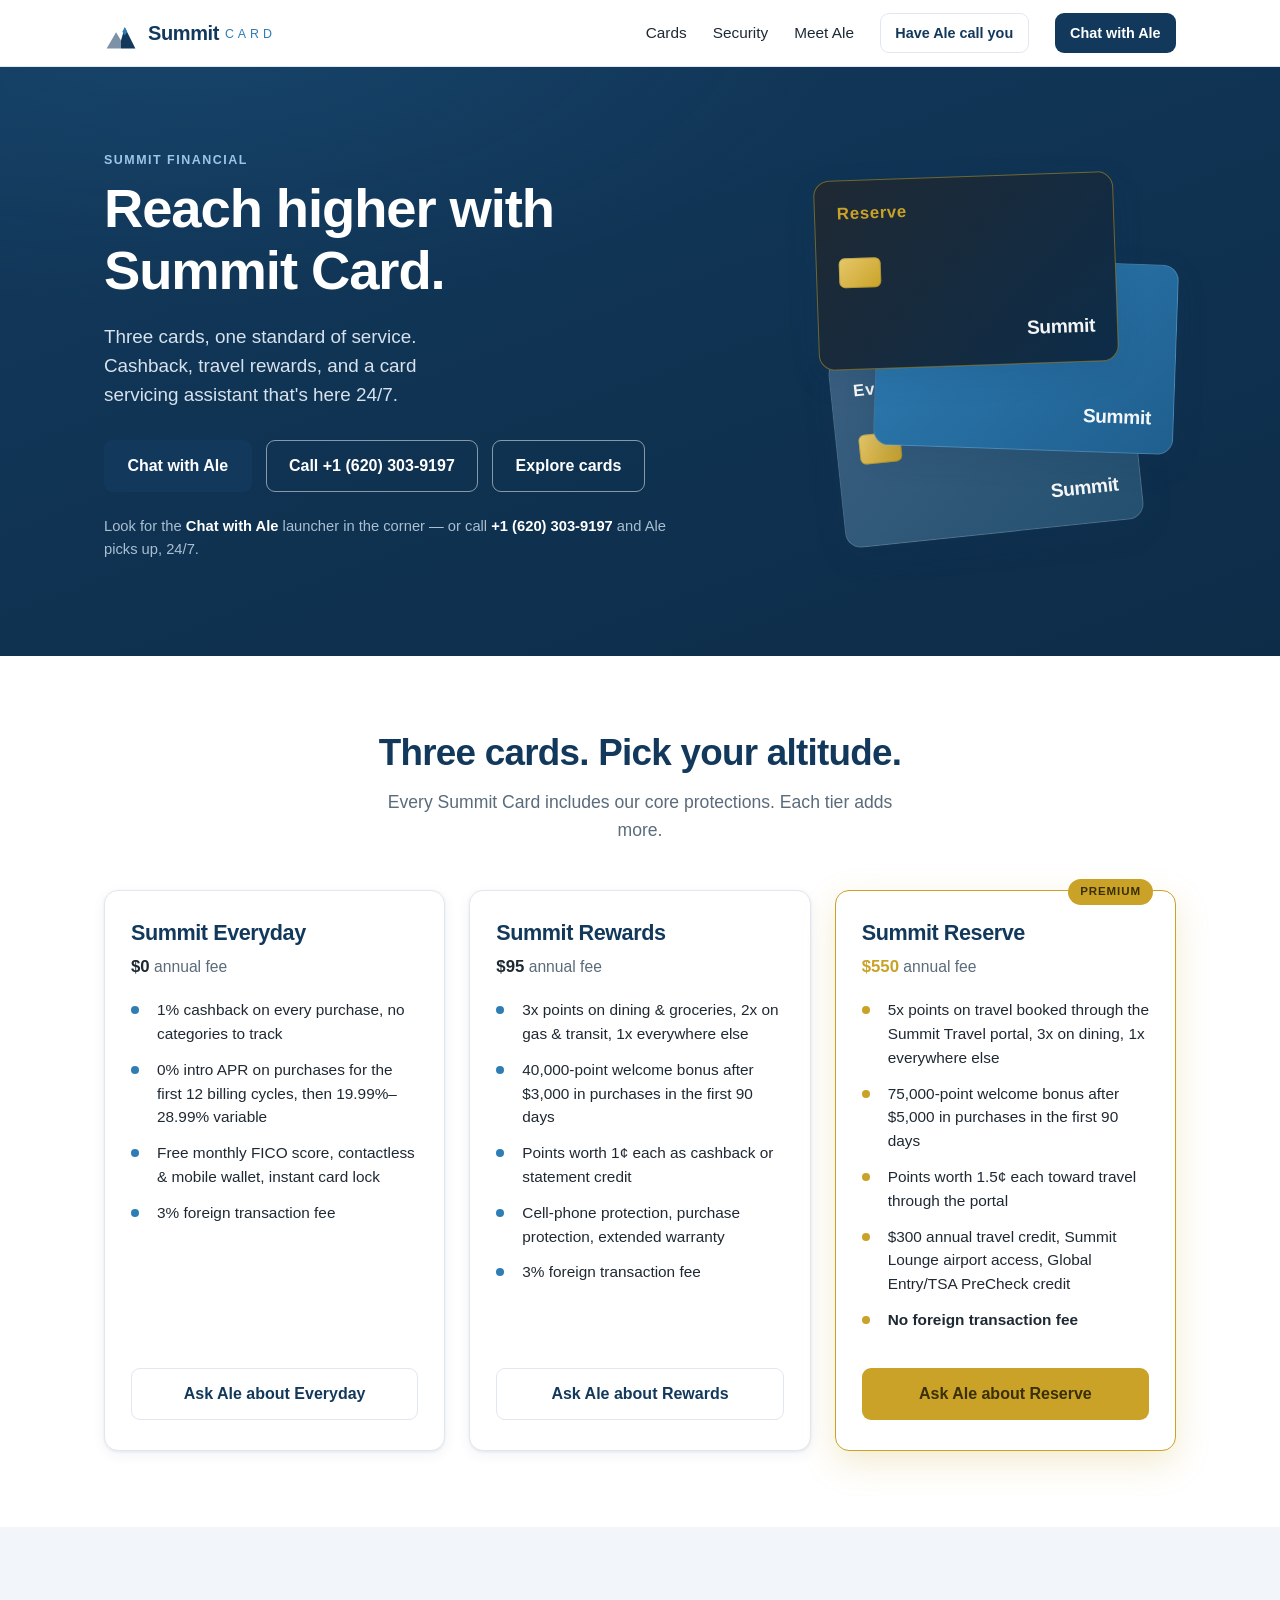
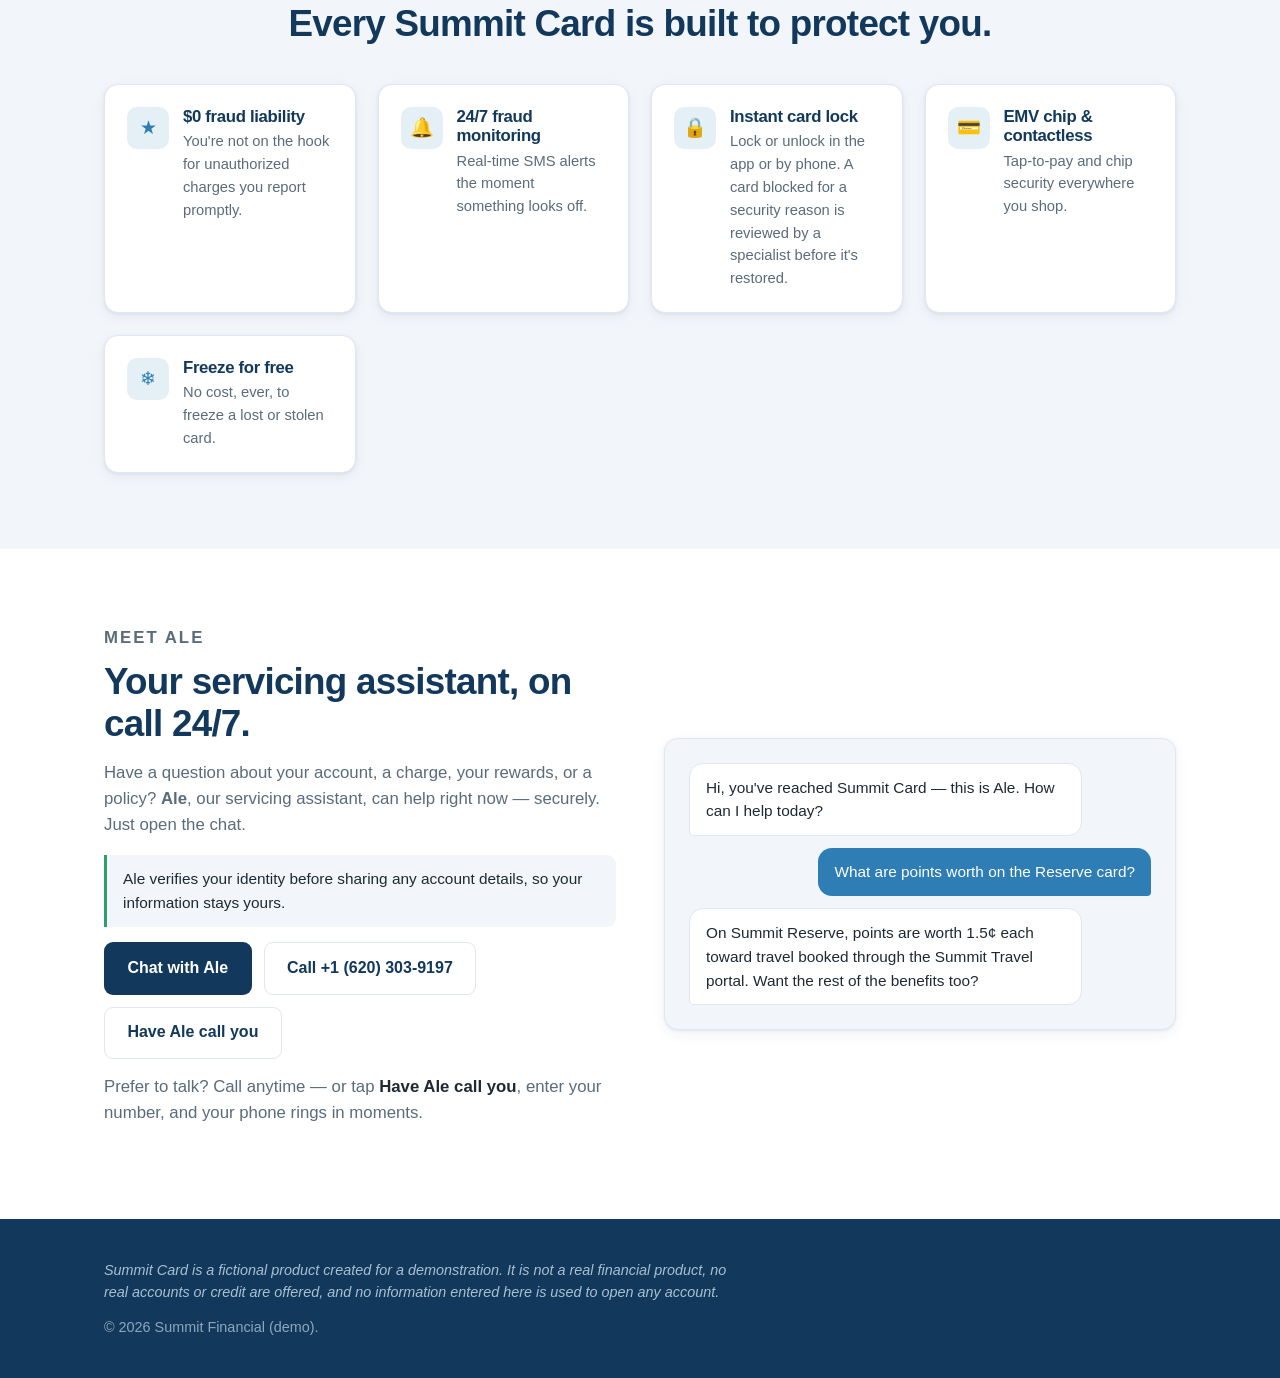
==== commit f27bb59e: "fix: callback modal hidden-field bug, +972 default, nav 'Have Ale call you' CTA Synced from summit-c" ====
--- a/index.html
+++ b/index.html
@@ -27,6 +27,7 @@
         <a href="#products">Cards</a>
         <a href="#security">Security</a>
         <a href="#ale">Meet Ale</a>
+        <button class="btn btn--outline btn--sm js-request-callback" type="button">Have Ale call you</button>
         <button class="btn btn--primary btn--sm js-open-chat" type="button">Chat with Ale</button>
       </nav>
     </div>
@@ -218,8 +219,10 @@
           <label class="cbmodal__field cbmodal__field--cc">
             <span>Country</span>
             <select id="cb-cc">
+              <!-- +972 first & preselected: the demo phone is Israeli, and the number placeholder is
+                   Israeli-format — defaulting to +1 paired those misleadingly. -->
+              <option value="+972" selected>+972 (IL)</option>
               <option value="+1">+1 (US/CA)</option>
-              <option value="+972">+972 (IL)</option>
               <option value="+44">+44 (UK)</option>
               <option value="+49">+49 (DE)</option>
               <option value="+33">+33 (FR)</option>
--- a/styles.css
+++ b/styles.css
@@ -328,6 +328,9 @@
 .cbmodal__x:hover { color: var(--summit-ink); }
 .cbmodal__row { display: flex; gap: 10px; }
 .cbmodal__field { display: flex; flex-direction: column; gap: 4px; }
+/* display:flex above beats the UA's [hidden]{display:none}, which kept the "Other…" code field
+   permanently visible next to the country picker — restate hidden explicitly. */
+.cbmodal__field[hidden] { display: none; }
 .cbmodal__field span { font-size: 0.8rem; font-weight: 600; color: var(--summit-ink); }
 .cbmodal__field select, .cbmodal__field input {
   border: 1px solid var(--line); border-radius: 8px; padding: 10px 10px;
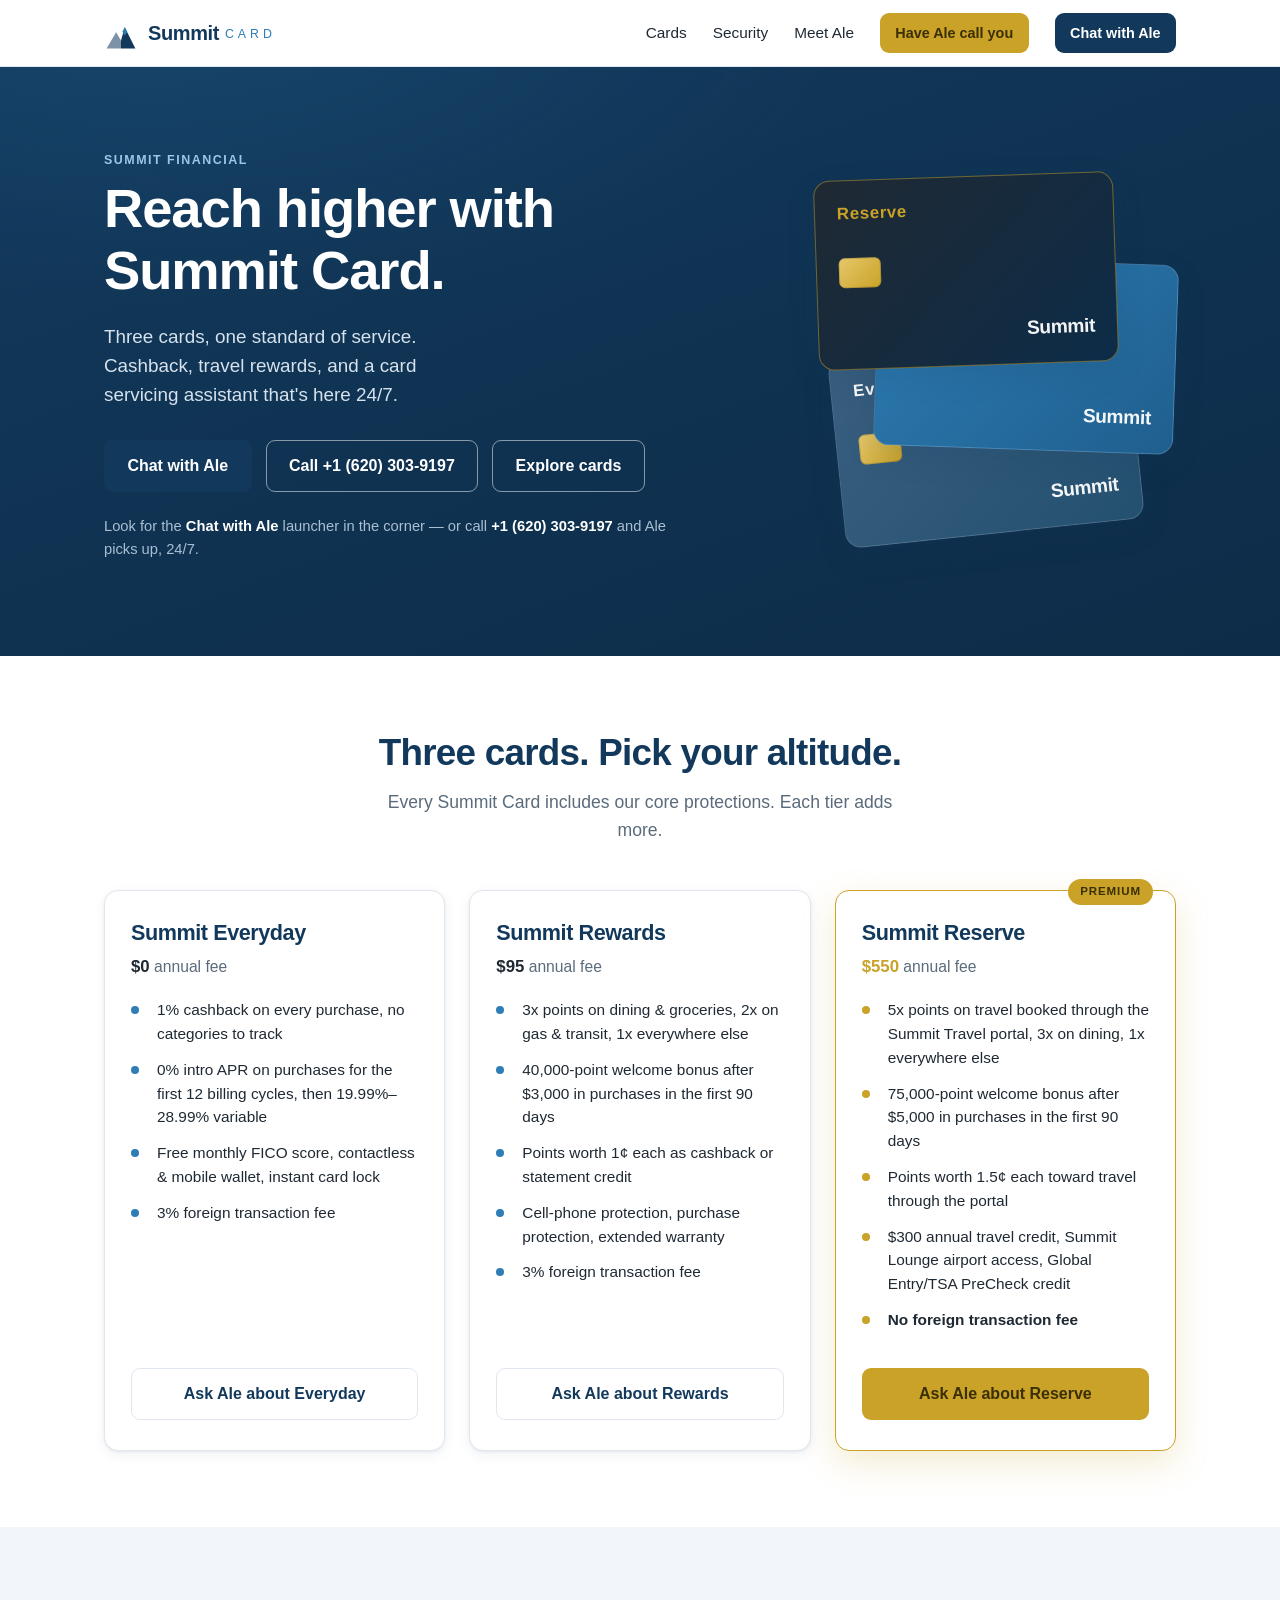
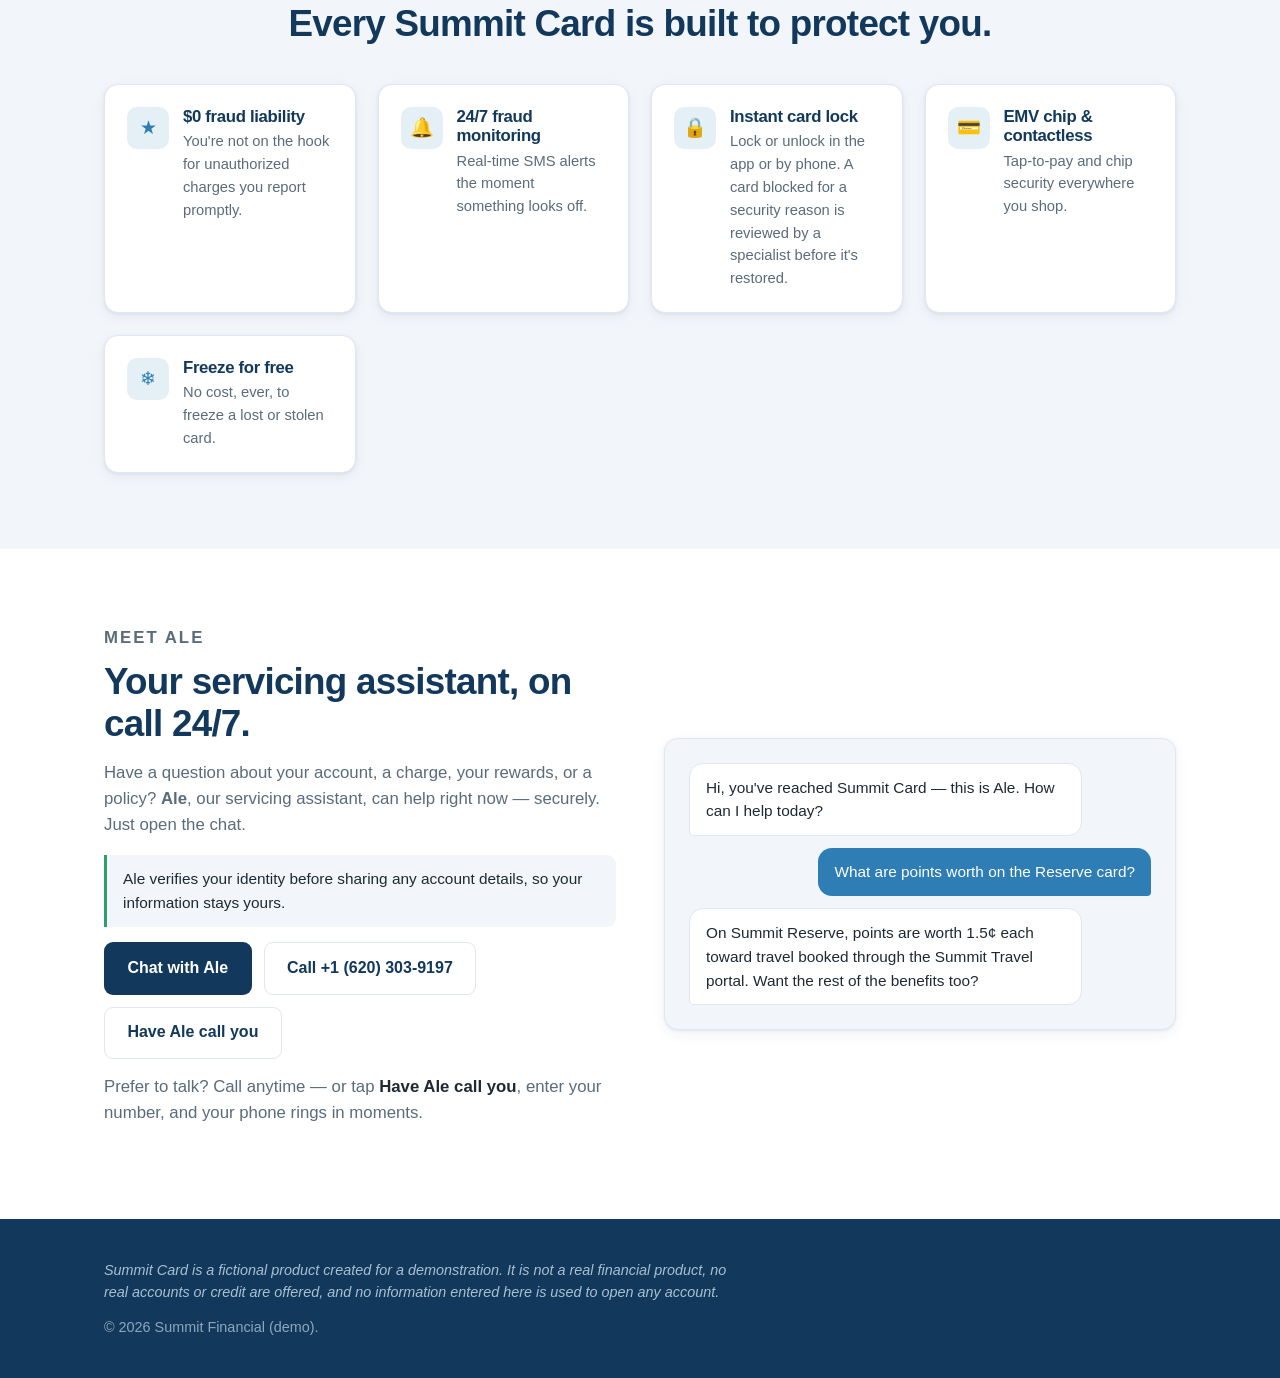
==== commit 6a72d426: "style: gold nav CTA for 'Have Ale call you' (sync from capstone) Co-Authored-By: Claude Fable 5 <nor" ====
--- a/index.html
+++ b/index.html
@@ -27,7 +27,7 @@
         <a href="#products">Cards</a>
         <a href="#security">Security</a>
         <a href="#ale">Meet Ale</a>
-        <button class="btn btn--outline btn--sm js-request-callback" type="button">Have Ale call you</button>
+        <button class="btn btn--gold btn--sm js-request-callback" type="button">Have Ale call you</button>
         <button class="btn btn--primary btn--sm js-open-chat" type="button">Chat with Ale</button>
       </nav>
     </div>
